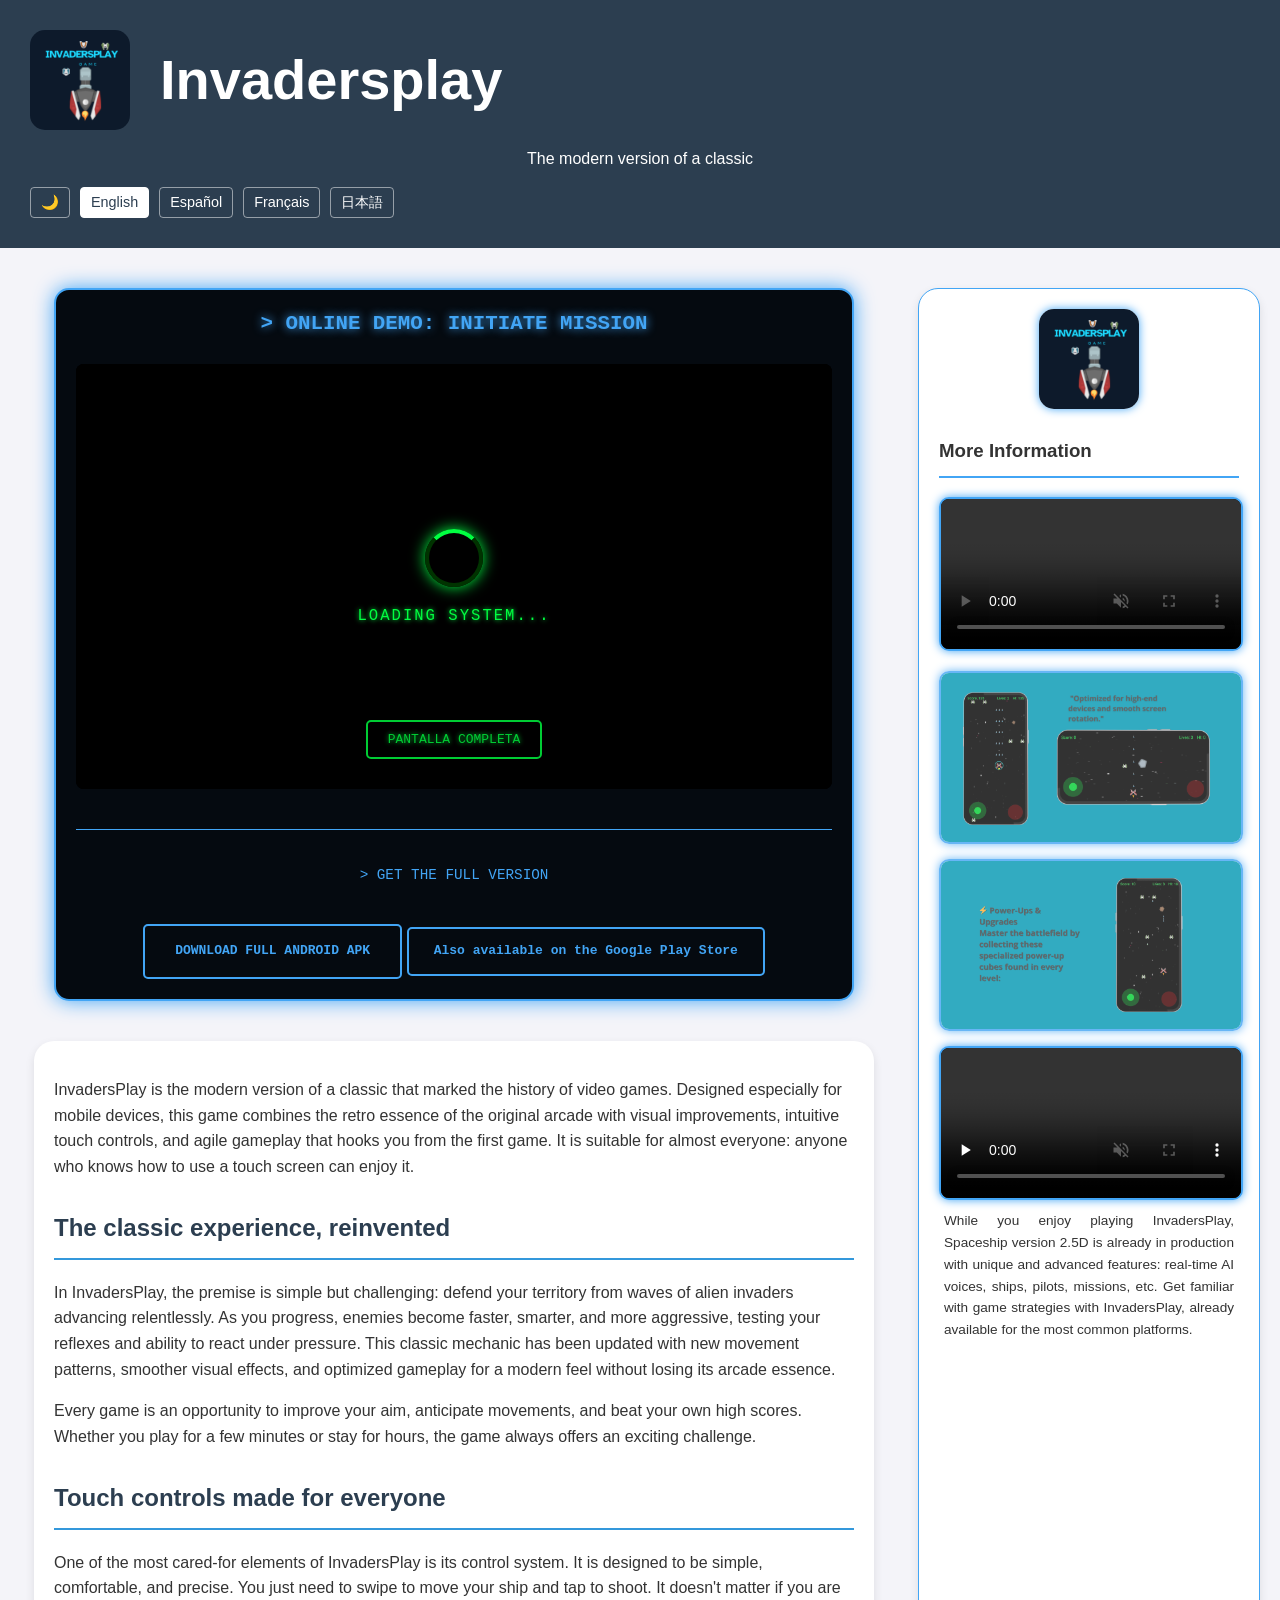
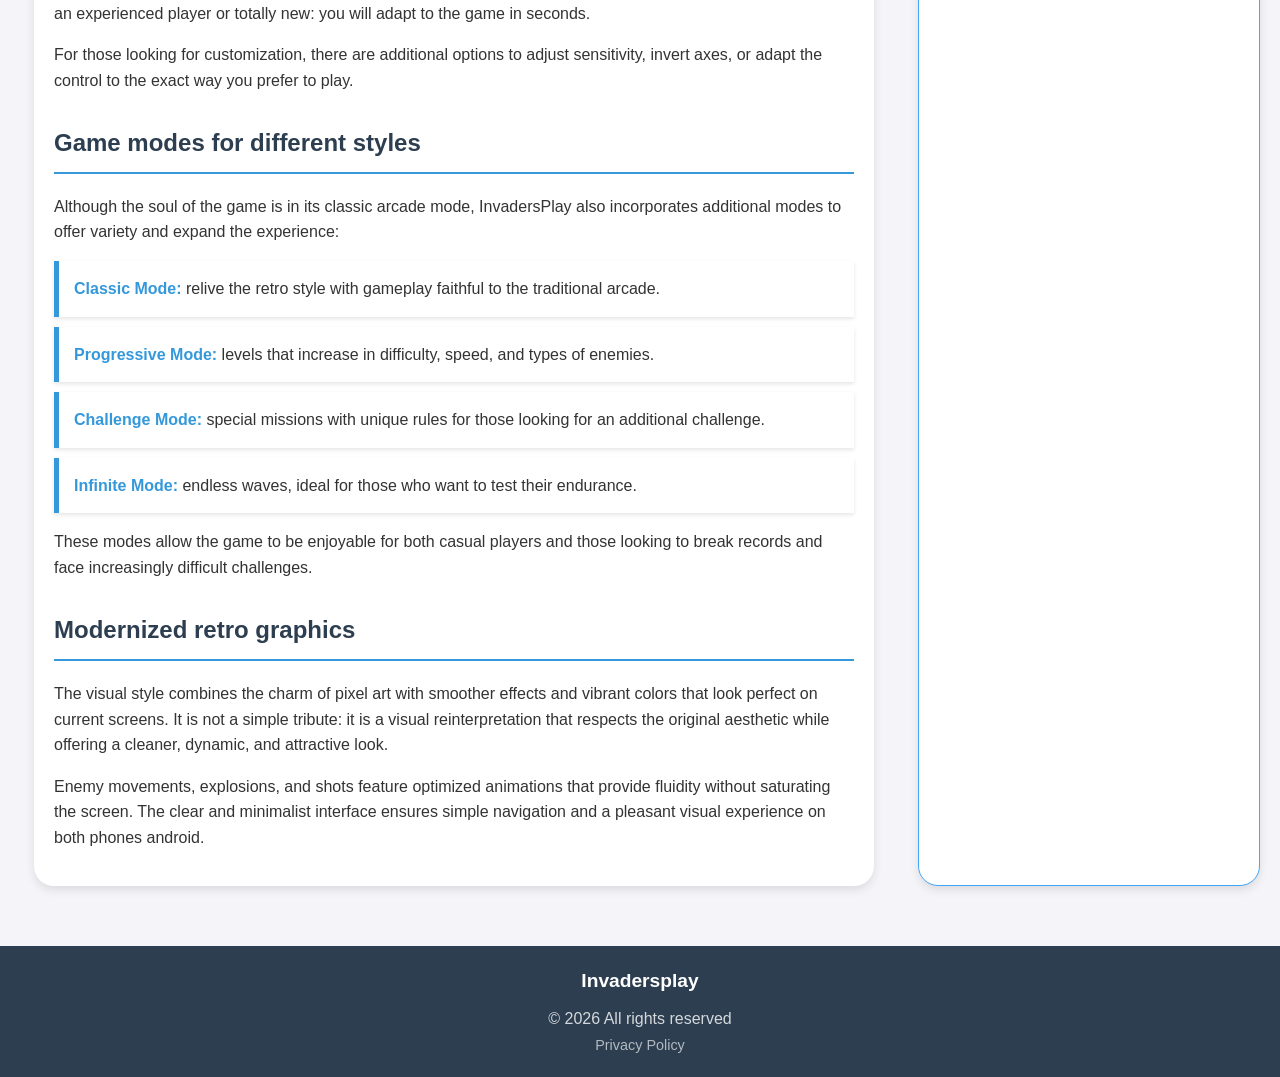
==== index.html @ 1127cf8c "video demo Web" ====
<!DOCTYPE html>
<html lang="es">
<head>
    <meta charset="UTF-8">
    <meta name="viewport" content="width=device-width, initial-scale=1.0">
    <meta http-equiv="Content-Security-Policy" content="default-src 'self'; script-src 'self' 'unsafe-inline' 'unsafe-eval'; style-src 'self' 'unsafe-inline'; img-src 'self' data:; media-src 'self'; frame-src 'self'; connect-src 'self';">
    <title>Invadersplay - El clásico reinventado</title>

    <!-- PEGA AQUÍ TU CÓDIGO DE GOOGLE ADSENSE -->

    <link rel="stylesheet" href="style.css?v=2.0">
</head>
<body>
    <header>
        <div class="header-title">
            <img src="./img/icono app.png" alt="Logo" class="logo">
            <h1>Invadersplay</h1>
        </div>
        <p data-i18n="subtitle">La versión moderna de un clásico</p>
        <div class="lang-buttons">
            <button class="lang-btn" id="theme-toggle" title="Cambiar tema">🌙</button>
            <button class="lang-btn" onclick="setLanguage('en')">English</button>
            <button class="lang-btn" onclick="setLanguage('es')">Español</button>
            <button class="lang-btn" onclick="setLanguage('fr')">Français</button>
            <button class="lang-btn" onclick="setLanguage('ja')">日本語</button>
        </div>
    </header>

    <div class="container">
        <!-- Columna Izquierda: Demo + Contenido Principal -->
        <div class="content-column">
            <!-- Contenedor del Juego -->
            <div class="demo-wrapper">
                <div class="game-container">
                    
                    <h2 class="game-title" data-i18n="demo_title">
                        &gt; ONLINE DEMO: INITIATE MISSION
                    </h2>

                    <!-- El iframe ahora está dentro de un contenedor responsivo -->
                    <div class="iframe-wrapper">
                        <iframe src="./game_demo/index.html" allowfullscreen="true" scrolling="no" title="InvadersPlay Game">
                        </iframe>
                    </div>

                    <!-- Separador y sección de descargas con más espacio para cumplir políticas de Ads -->
                    <div class="game-downloads-section">
                        <p class="game-downloads-title" data-i18n="get_full_version">
                            &gt; OBTÉN LA VERSIÓN COMPLETA
                        </p>
                        
                        <!-- Botón para descargar la versión completa de Android -->
                        <a href="https://joetro.itch.io/invaderspace" class="download-apk-btn" data-i18n="download_apk">
                            DOWNLOAD FULL ANDROID APK
                        </a>

                        <!-- Botón de Google Play -->
                        <a href="https://play.google.com/store/apps/details?id=com.jossinvaplay" class="google-play-btn" data-i18n="google_play_promo" target="_blank">
                        </a>
                    </div>
                </div>
            </div>

            <main>
                <section>
                    <p data-i18n="intro">InvadersPlay es la versión moderna de un clásico que marcó la historia de los videojuegos. Diseñado especialmente para dispositivos móviles, este juego combina la esencia retro del arcade original con mejoras visuales, controles táctiles intuitivos y una jugabilidad ágil que atrapa desde la primera partida. Es apto para casi todo público: cualquiera que sepa usar una pantalla táctil puede disfrutarlo.</p>
                </section>

                <section>
                    <h2 data-i18n="exp_title">La experiencia del clásico, reinventada</h2>
                    <p data-i18n="exp_p1">En InvadersPlay, la premisa es sencilla pero desafiante: defender tu territorio de oleadas de invasores alienígenas que avanzan sin descanso. A medida que progresas, los enemigos se vuelven más rápidos, inteligentes y agresivos, poniendo a prueba tus reflejos y tu capacidad para reaccionar bajo presión. Esta mecánica clásica se ha actualizado con nuevos patrones de movimiento, efectos visuales más fluidos y una jugabilidad optimizada para una sensación moderna sin perder su esencia arcade.</p>
                    <p data-i18n="exp_p2">Cada partida es una oportunidad de mejorar tu puntería, anticipar movimientos y superar tus propias puntuaciones. Ya sea que juegues unos minutos o te quedes horas, el juego siempre ofrece un desafío emocionante.</p>
                </section>

                <section>
                    <h2 data-i18n="controls_title">Controles táctiles hechos para todos</h2>
                    <p data-i18n="controls_p1">Uno de los elementos más cuidados de InvadersPlay es su sistema de control. Está diseñado para ser simple, cómodo y preciso. Solo necesitas deslizar para mover tu nave y tocar para disparar. No importa si eres un jugador experimentado o totalmente nuevo: te adaptarás al juego en segundos.</p>
                    <p data-i18n="controls_p2">Para quienes buscan personalización, hay opciones adicionales para ajustar sensibilidad, invertir ejes o adaptar el control a la manera exacta en la que prefieras jugar.</p>
                </section>

                <section>
                    <h2 data-i18n="modes_title">Modos de juego para diferentes estilos</h2>
                    <p data-i18n="modes_intro">Aunque el alma del juego está en su modo arcade clásico, InvadersPlay también incorpora modos adicionales para ofrecer variedad y ampliar la experiencia:</p>
                    <ul>
                        <li data-i18n="mode_classic"><strong>Modo Clásico:</strong> revive el estilo retro con una jugabilidad fiel al arcade tradicional.</li>
                        <li data-i18n="mode_progressive"><strong>Modo Progresivo:</strong> niveles que aumentan en dificultad, velocidad y tipos de enemigos.</li>
                        <li data-i18n="mode_challenge"><strong>Modo Desafío:</strong> misiones especiales con reglas únicas para quienes buscan un reto adicional.</li>
                        <li data-i18n="mode_infinite"><strong>Modo Infinito:</strong> oleadas interminables, ideal para quienes quieren poner a prueba su resistencia.</li>
                    </ul>
                    <p data-i18n="modes_outro">Estos modos permiten que el juego sea disfrutable tanto por jugadores casuales como por quienes buscan superar marcas y afrontar retos cada vez más difíciles.</p>
                </section>

                <section>
                    <h2 data-i18n="graphics_title">Gráficos retro modernizados</h2>
                    <p data-i18n="graphics_p1">El estilo visual combina el encanto del pixel art con efectos más suaves y colores vibrantes que lucen perfecto en pantallas actuales. No es un simple homenaje: es una reinterpretación visual que respeta la estética original mientras ofrece un aspecto más limpio, dinámico y atractivo.</p>
                    <p data-i18n="graphics_p2">Los movimientos de los enemigos, las explosiones y los disparos cuentan con animaciones optimizadas que aportan fluidez sin saturar la pantalla. La interfaz, clara y minimalista, asegura una navegación sencilla y una experiencia visual agradable tanto en teléfonos Andoid.</p>
                </section>
            </main>
        </div>

        <!-- Columna Derecha: Sidebar (Aside) -->
        <aside class="sidebar">
            <!-- Aquí puedes poner anuncios verticales o enlaces extra -->
            <div style="text-align: center; margin-bottom: 20px;">
                <img src="./img/icono app.png" alt="Mini Logo" style="width: 100px; height: auto; border-radius: 15px; box-shadow: 0 0 10px var(--game-accent-color);">
            </div>

            <h3 style="margin-top:0; border-bottom: 2px solid var(--game-accent-color); padding-bottom:10px;" data-i18n="more_info">Más Información</h3>
            
            <!-- Video de Gameplay -->
            <video class="side-video" autoplay muted loop controls preload="metadata" title="InvadersPlay Gameplay">
                <source src="./videos/Invadersplay4.mp4" type="video/mp4">
                Tu navegador no soporta el elemento de video.
            </video>

            <!-- Capturas movidas aquí -->
            <img src="./img/Agregar un título.jpg" alt="Gameplay Screenshot 1" class="side-screenshot">
            <img src="./img/⚡ Power-Ups & Upgrades Master the battlefield by collecting these specialized power-up cubes found in every level.jpg" alt="Gameplay Screenshot 2" class="side-screenshot">

            <!-- Nuevo Video Promocional del Próximo Juego -->
            <video class="side-video" muted loop controls preload="none" title="Spaceship 2.5D Preview">
                <source src="./videos/Spaceship_version_2.5D.mp4" type="video/mp4">
                Tu navegador no soporta el elemento de video.
            </video>
            <p data-i18n="next_game_desc" style="font-size: 0.85em; text-align: justify; margin-top: -10px; padding: 0 5px;"></p>
        </aside>
    </div>

    <footer>
        <h3>Invadersplay</h3>
        <p>&copy; <span id="year"></span> <span data-i18n="footer_rights">Todos los derechos reservados</span></p>
        <p><a href="invadersplay-privacy.html" data-i18n="privacy_policy">Política de Privacidad</a></p>
    </footer>

    <script src="script.js?v=2.0"></script>
</body>
</html>
---- style.css ----
:root {
    --bg-color: #f4f4f9;
    --text-color: #333;
    --header-bg: #2c3e50;
    --card-bg: white;
    --accent-color: #3498db;
    --heading-color: #2c3e50;
    --main-bg: white;
    /* Variables Tema Juego (Modo Claro - Azul estilo Google Play) */
    --game-accent-color: #42A5F5;
    --game-container-bg: #050a10; /* Negro con tinte azul muy oscuro */
}
body.dark-mode {
    --bg-color: #121212;
    --text-color: #e0e0e0;
    --header-bg: #1a252f;
    --card-bg: #1e1e1e;
    --accent-color: #5dade2;
    --heading-color: #5dade2;
    --main-bg: linear-gradient(to bottom, #2c3e50, #000000);
    /* Variables Tema Juego (Modo Oscuro - Verde Neón clásico) */
    --game-accent-color: #00FF41;
    --game-container-bg: #020d02; /* Negro con tinte verde muy oscuro */
}
body {
    font-family: 'Segoe UI', Tahoma, Geneva, Verdana, sans-serif;
    line-height: 1.6;
    color: var(--text-color);
    margin: 0;
    background-color: var(--bg-color);
    transition: background-color 0.3s, color 0.3s;
}
.container {
    max-width: 800px;
    margin: 0 auto;
    padding: 20px;
}
header {
    text-align: center;
    margin-bottom: 20px;
    background-color: var(--header-bg);
    color: white;
    padding: 30px;
}
h1 {
    margin: 0;
    font-size: clamp(2rem, 5vw, 3.5em);
}
h2 {
    color: var(--heading-color);
    border-bottom: 2px solid var(--accent-color);
    padding-bottom: 10px;
    margin-top: 30px;
}
p {
    margin-bottom: 15px;
}
ul {
    list-style-type: none;
    padding: 0;
}
li {
    background: var(--card-bg);
    margin: 10px 0;
    padding: 15px;
    border-left: 5px solid var(--accent-color);
    box-shadow: 0 2px 4px rgba(0,0,0,0.1);
}
strong {
    color: var(--accent-color);
}
.banner {
    margin-bottom: 40px;
    border-radius: 8px;
    overflow: hidden;
    box-shadow: 0 4px 6px rgba(0,0,0,0.1);
}
.banner img {
    width: 100%;
    height: auto;
    display: block;
}
main {
    background: var(--main-bg);
    border-radius: 20px;
    padding: 20px;
    box-shadow: 0 4px 10px rgba(0,0,0,0.1);
}
.header-title {
    display: flex;
    align-items: center;
    justify-content: flex-start;
}
.logo {
    width: clamp(60px, 15vw, 100px);
    height: auto;
    margin-right: clamp(15px, 3vw, 30px);
    border-radius: 15px;
}
.lang-buttons {
    margin-top: 15px;
    display: flex;
    justify-content: flex-start;
    flex-wrap: wrap;
    gap: 10px;
}
.lang-btn {
    background: transparent;
    border: 1px solid rgba(255, 255, 255, 0.5);
    color: white;
    padding: 5px 10px;
    cursor: pointer;
    border-radius: 4px;
    font-size: 0.9em;
    transition: all 0.3s ease;
}
.lang-btn:hover, .lang-btn.active {
    background: white;
    color: #2c3e50;
    border-color: white;
}
@media (max-width: 600px) {
    header {
        padding: 20px 15px;
    }
    .container {
        padding: 15px;
    }
}
footer {
    background-color: var(--header-bg);
    color: white;
    text-align: center;
    padding: 20px;
    margin-top: 40px;
}
footer h3 {
    margin: 0 0 10px 0;
    font-size: 1.2em;
}
footer p {
    margin: 0;
    opacity: 0.8;
}
footer a {
    color: white;
    opacity: 0.8;
    text-decoration: none;
    font-size: 0.9em;
}
footer a:hover {
    opacity: 1;
    text-decoration: underline;
}
/* Estilos para la sección del juego (Demo) */
.game-container {
    text-align: center;
    background-color: var(--game-container-bg);
    padding: 20px;
    border: 2px solid var(--game-accent-color);
    border-radius: 15px;
    box-shadow: 0 0 20px var(--game-accent-color);
    margin-bottom: 40px;
    transition: background-color 0.3s, border-color 0.3s, box-shadow 0.3s;
}
.game-title {
    color: var(--game-accent-color);
    font-family: monospace;
    text-shadow: 0 0 10px var(--game-accent-color);
    border: none;
    margin-top: 0;
    font-size: clamp(0.75rem, 3.5vw, 1.3rem); /* Tamaño más flexible para evitar distorsión en móviles */
    line-height: 1.3;
    word-wrap: break-word;
}
.download-apk-btn {
    display: inline-block;
    padding: 15px 30px;
    background-color: transparent;
    color: var(--game-accent-color);
    border: 2px solid var(--game-accent-color);
    text-decoration: none;
    font-family: monospace;
    font-weight: bold;
    border-radius: 5px;
    transition: 0.3s;
}
.download-apk-btn:hover {
    background-color: var(--game-accent-color);
    color: #000;
}

/* Contenedor para hacer el iframe responsivo manteniendo la proporción */
.iframe-wrapper {
    position: relative;
    overflow: hidden;
    width: 100%;
    /* Proporción 16:9 (9 / 16 = 0.5625). Cambia 56.25% a 75% para 4:3 */
    padding-top: 56.25%; 
    background-color: #000;
    border-radius: 8px; /* Opcional: para redondear las esquinas */
}
.iframe-wrapper iframe {
    position: absolute;
    top: 0;
    left: 0;
    width: 100%;
    height: 100%;
    border: none;
    display: block;
}
.google-play-btn {
    display: inline-block;
    padding: 12px 25px;
    margin-top: 15px;
    background-color: transparent;
    color: var(--game-accent-color);
    border: 2px solid var(--game-accent-color);
    text-decoration: none;
    font-family: monospace;
    font-weight: bold;
    border-radius: 5px;
    transition: 0.3s;
}
.google-play-btn:hover {
    background-color: var(--game-accent-color);
    color: #000;
    box-shadow: 0 0 15px var(--game-accent-color);
}

/* Nuevas clases para reemplazar estilos inline */
.game-downloads-section {
    margin-top: 40px; 
    padding-top: 20px; 
    border-top: 1px solid var(--game-accent-color);
}
.game-downloads-title {
    color: var(--game-accent-color); 
    font-family: monospace; 
    font-size: 1.1em; 
    margin-bottom: 25px;
}

/* === Estilos para las Capturas Laterales === */
.demo-wrapper {
    /* Ya no necesita ser flex porque las imágenes se movieron al sidebar */
    width: 100%;
    display: block;
}

.side-screenshot {
    /* Ajustes para que se vean bien dentro del sidebar */
    display: block;
    width: 100%; /* Llenan el ancho del sidebar */
    height: auto;
    border-radius: 10px;
    border: 2px solid var(--game-accent-color);
    box-shadow: 0 0 10px var(--game-accent-color);
    opacity: 0.8;
    transition: opacity 0.3s;
    margin-bottom: 15px; /* Espacio entre imágenes */
}

.side-screenshot:hover {
    opacity: 1;
}

.side-video {
    display: block;
    width: 100%;
    max-height: 200px;    /* Altura reducida para que actúe como vista previa y no sature el espacio */
    object-fit: contain;  /* Asegura que el video se vea completo, sin recortes */
    background-color: #000; /* Fondo negro para rellenar si el video no es 16:9 */
    border-radius: 10px;
    border: 2px solid var(--game-accent-color);
    box-shadow: 0 0 10px var(--game-accent-color);
    margin-bottom: 20px;
}

/* Estilos base para el sidebar (oculto en móvil por defecto o debajo) */
.sidebar {
    display: none; /* Ocultar en móviles para simplificar */
    flex-direction: column;
    gap: 15px; /* Espacio entre elementos del sidebar */
    background: var(--main-bg);
    border-radius: 20px;
    padding: 20px;
    box-shadow: 0 4px 10px rgba(0,0,0,0.1);
    border: 1px solid var(--game-accent-color);
}

/* En pantallas grandes (PC), mostramos las imágenes y ensanchamos el contenedor */
@media (min-width: 1100px) {
    .container {
        max-width: 1600px; /* Aumentamos ancho para incluir sidebar */
        display: flex; /* Activar columnas */
        align-items: stretch; /* Estirar items para que sidebar tenga misma altura visual */
        gap: 30px; /* Espacio entre contenido y sidebar */
    }
    
    .content-column {
        flex: 1; /* Toma el espacio disponible */
        display: flex;
        flex-direction: column;
        align-items: center; /* Centra el demo y el main en su columna */
    }

    .sidebar {
        display: block;
        width: 300px; /* Ancho fijo para el aside */
        flex-shrink: 0; /* No se encoge */
    }
    
    /* Igualar el ancho del demo al del texto principal */
    .demo-wrapper {
        max-width: 800px;
        width: 100%;
    }

    /* Mantener el texto central (main) estrecho para lectura cómoda */
    main {
        max-width: 800px;
        width: 100%; /* Asegura que llene el ancho si es menor a 800px */
        /* margin: 0 auto; Ya no es necesario auto margin si align-items center está en content-column */
    }
}
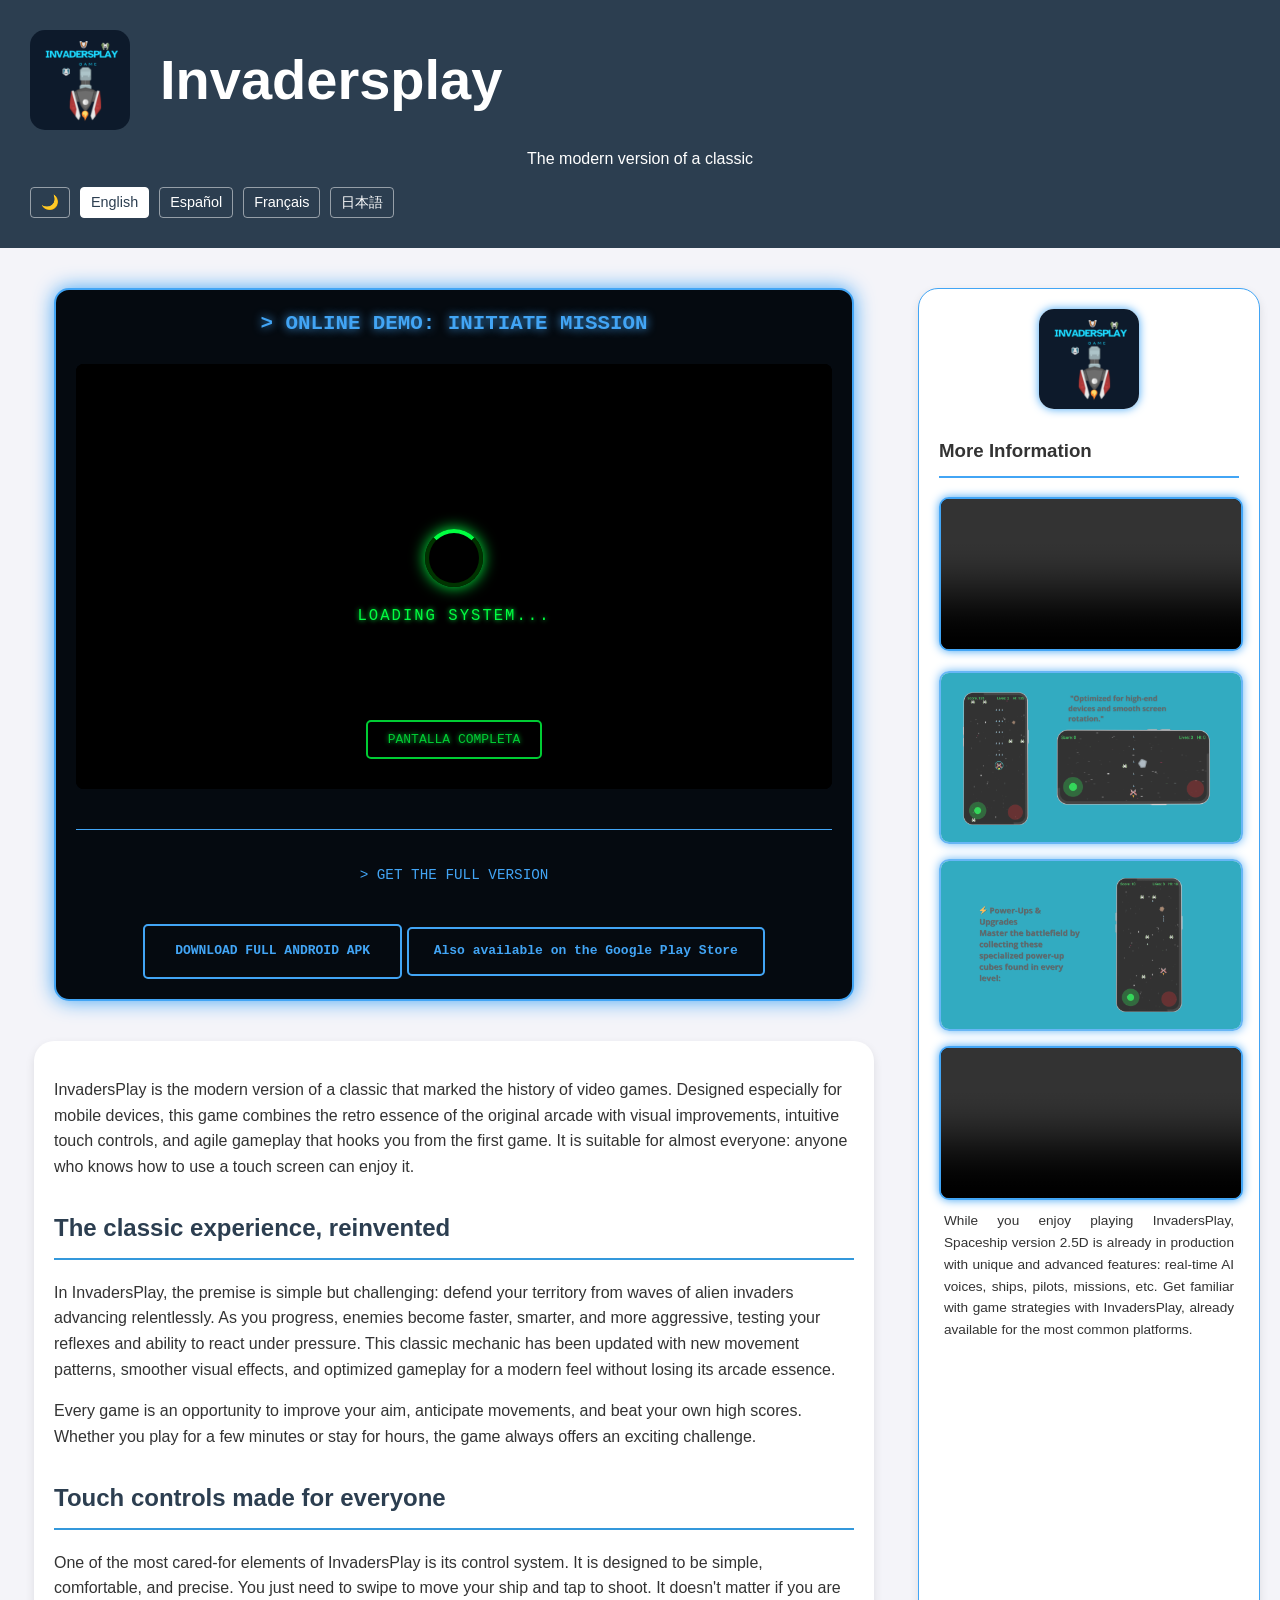
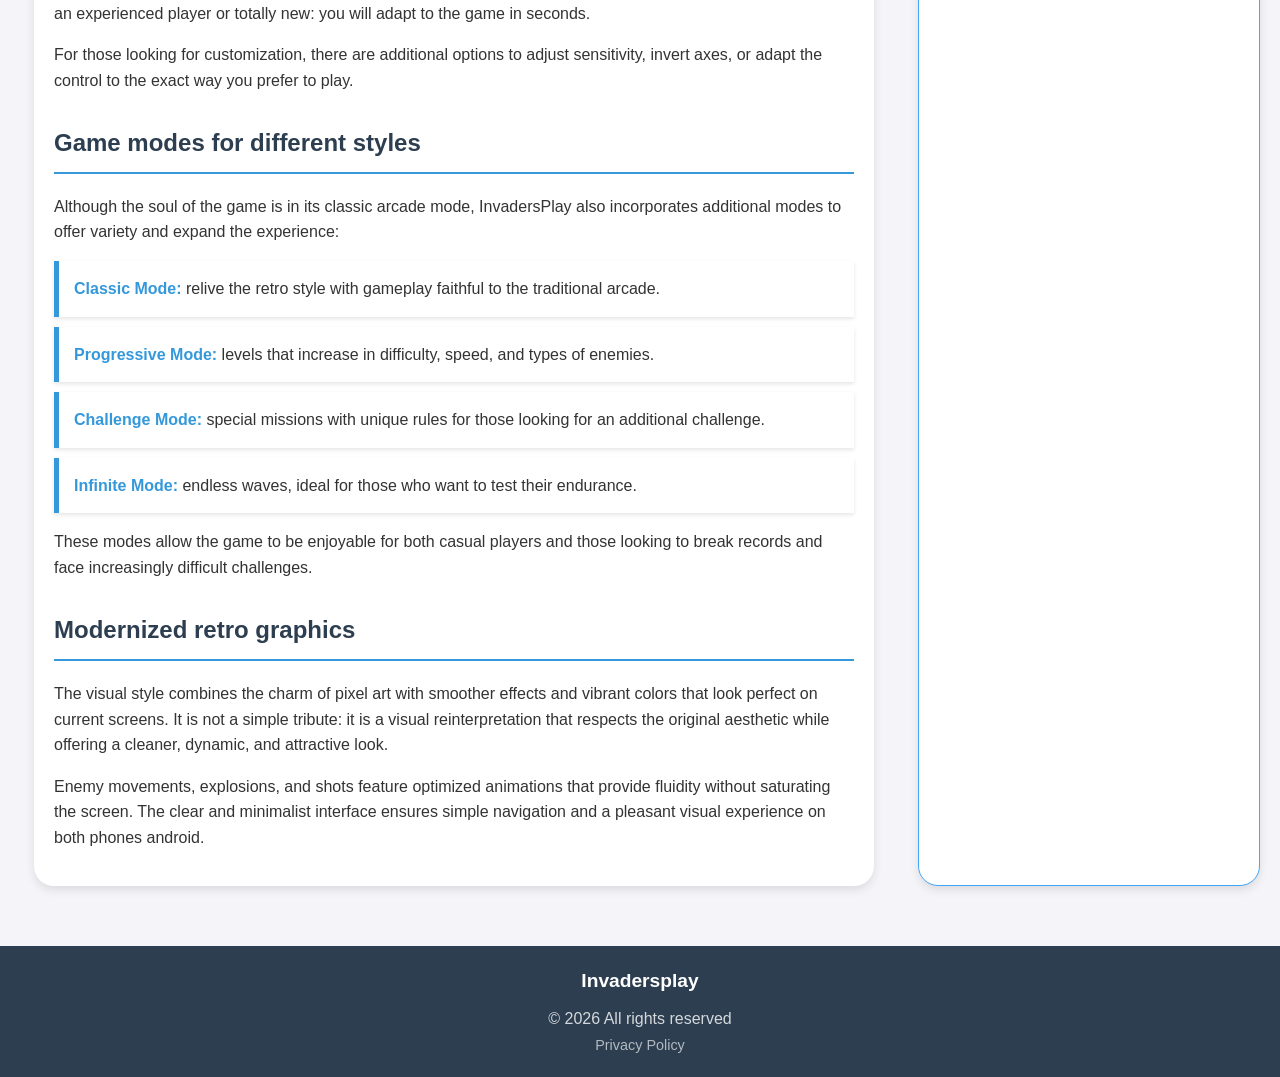
==== commit bcc8e477: "game demo" ====
--- a/index.html
+++ b/index.html
@@ -3,7 +3,7 @@
 <head>
     <meta charset="UTF-8">
     <meta name="viewport" content="width=device-width, initial-scale=1.0">
-    <meta http-equiv="Content-Security-Policy" content="default-src 'self'; script-src 'self' 'unsafe-inline' 'unsafe-eval'; style-src 'self' 'unsafe-inline'; img-src 'self' data:; media-src 'self'; frame-src 'self'; connect-src 'self';">
+    <meta http-equiv="Content-Security-Policy" content="default-src 'self'; script-src 'self' 'unsafe-inline' 'unsafe-eval' 'wasm-unsafe-eval' blob:; style-src 'self' 'unsafe-inline'; img-src 'self' data:; media-src 'self' blob:; frame-src 'self'; connect-src 'self' blob:; worker-src 'self' blob:;">
     <title>Invadersplay - El clásico reinventado</title>
 
     <!-- PEGA AQUÍ TU CÓDIGO DE GOOGLE ADSENSE -->
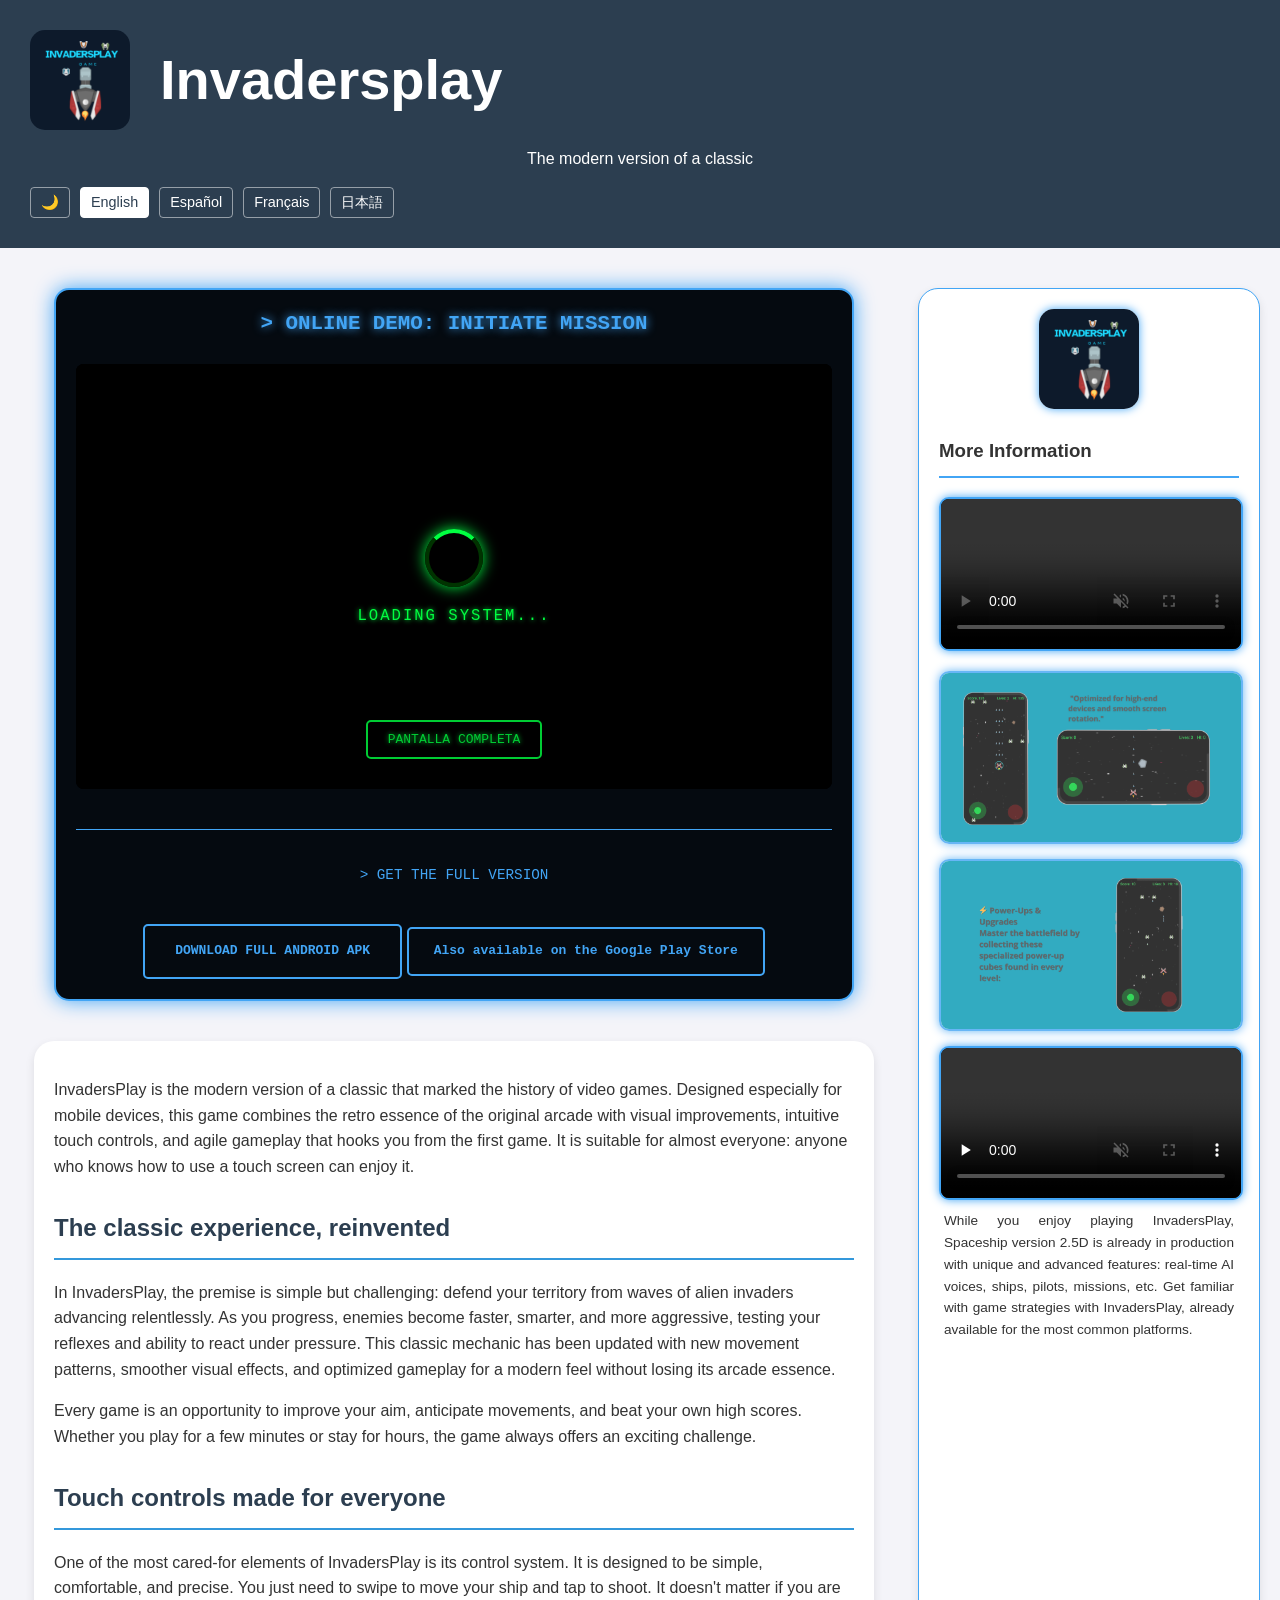
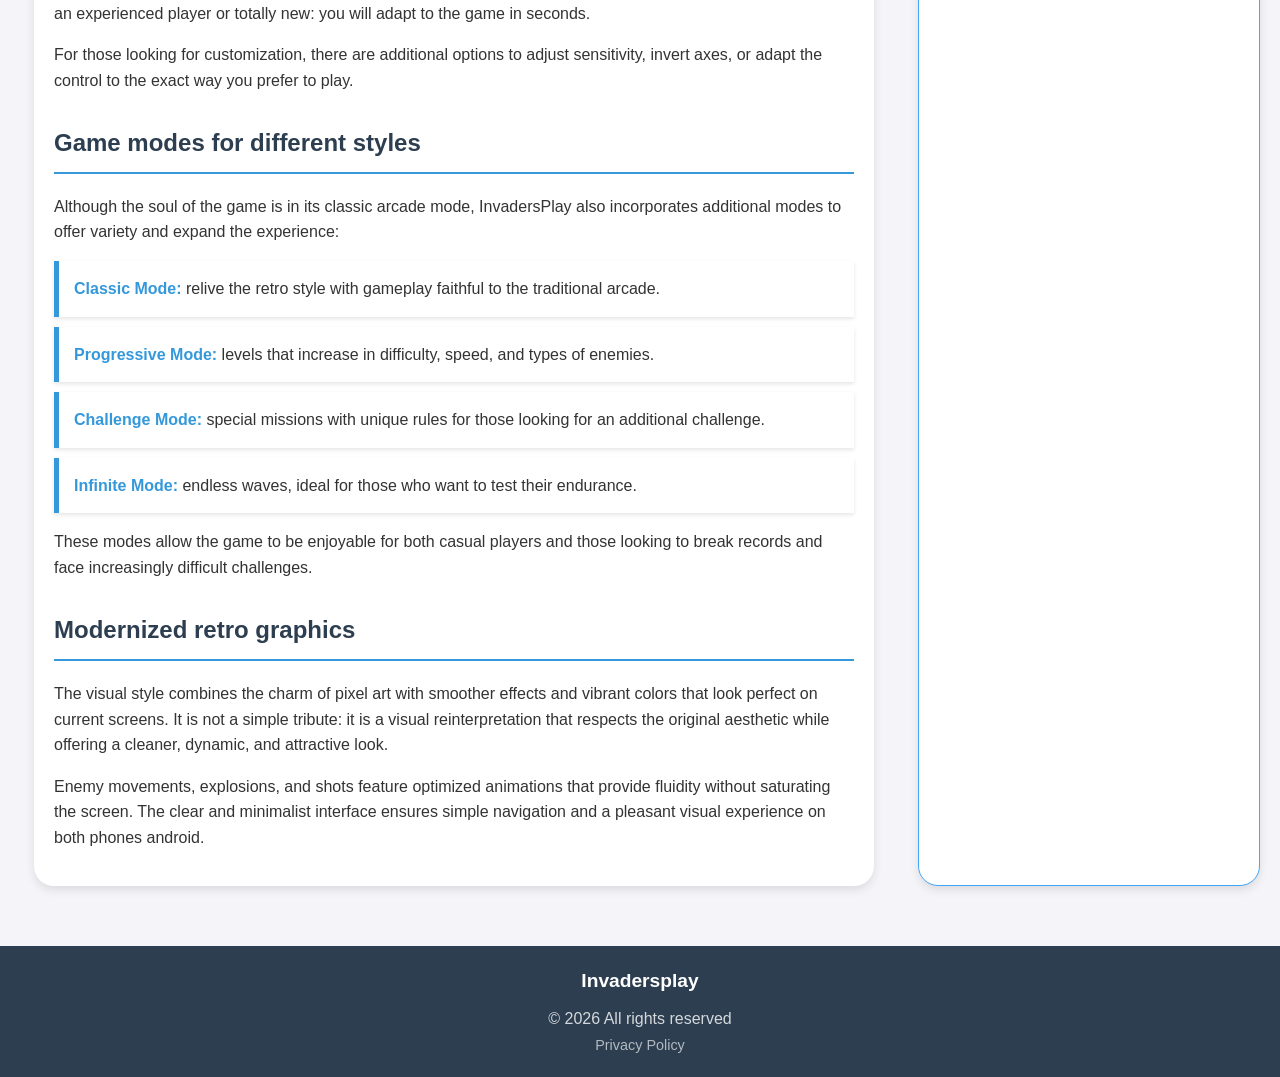
==== commit fd5cc27b: "html demo" ====
--- a/index.html
+++ b/index.html
@@ -3,7 +3,6 @@
 <head>
     <meta charset="UTF-8">
     <meta name="viewport" content="width=device-width, initial-scale=1.0">
-    <meta http-equiv="Content-Security-Policy" content="default-src 'self'; script-src 'self' 'unsafe-inline' 'unsafe-eval' 'wasm-unsafe-eval' blob:; style-src 'self' 'unsafe-inline'; img-src 'self' data:; media-src 'self' blob:; frame-src 'self'; connect-src 'self' blob:; worker-src 'self' blob:;">
     <title>Invadersplay - El clásico reinventado</title>
 
     <!-- PEGA AQUÍ TU CÓDIGO DE GOOGLE ADSENSE -->
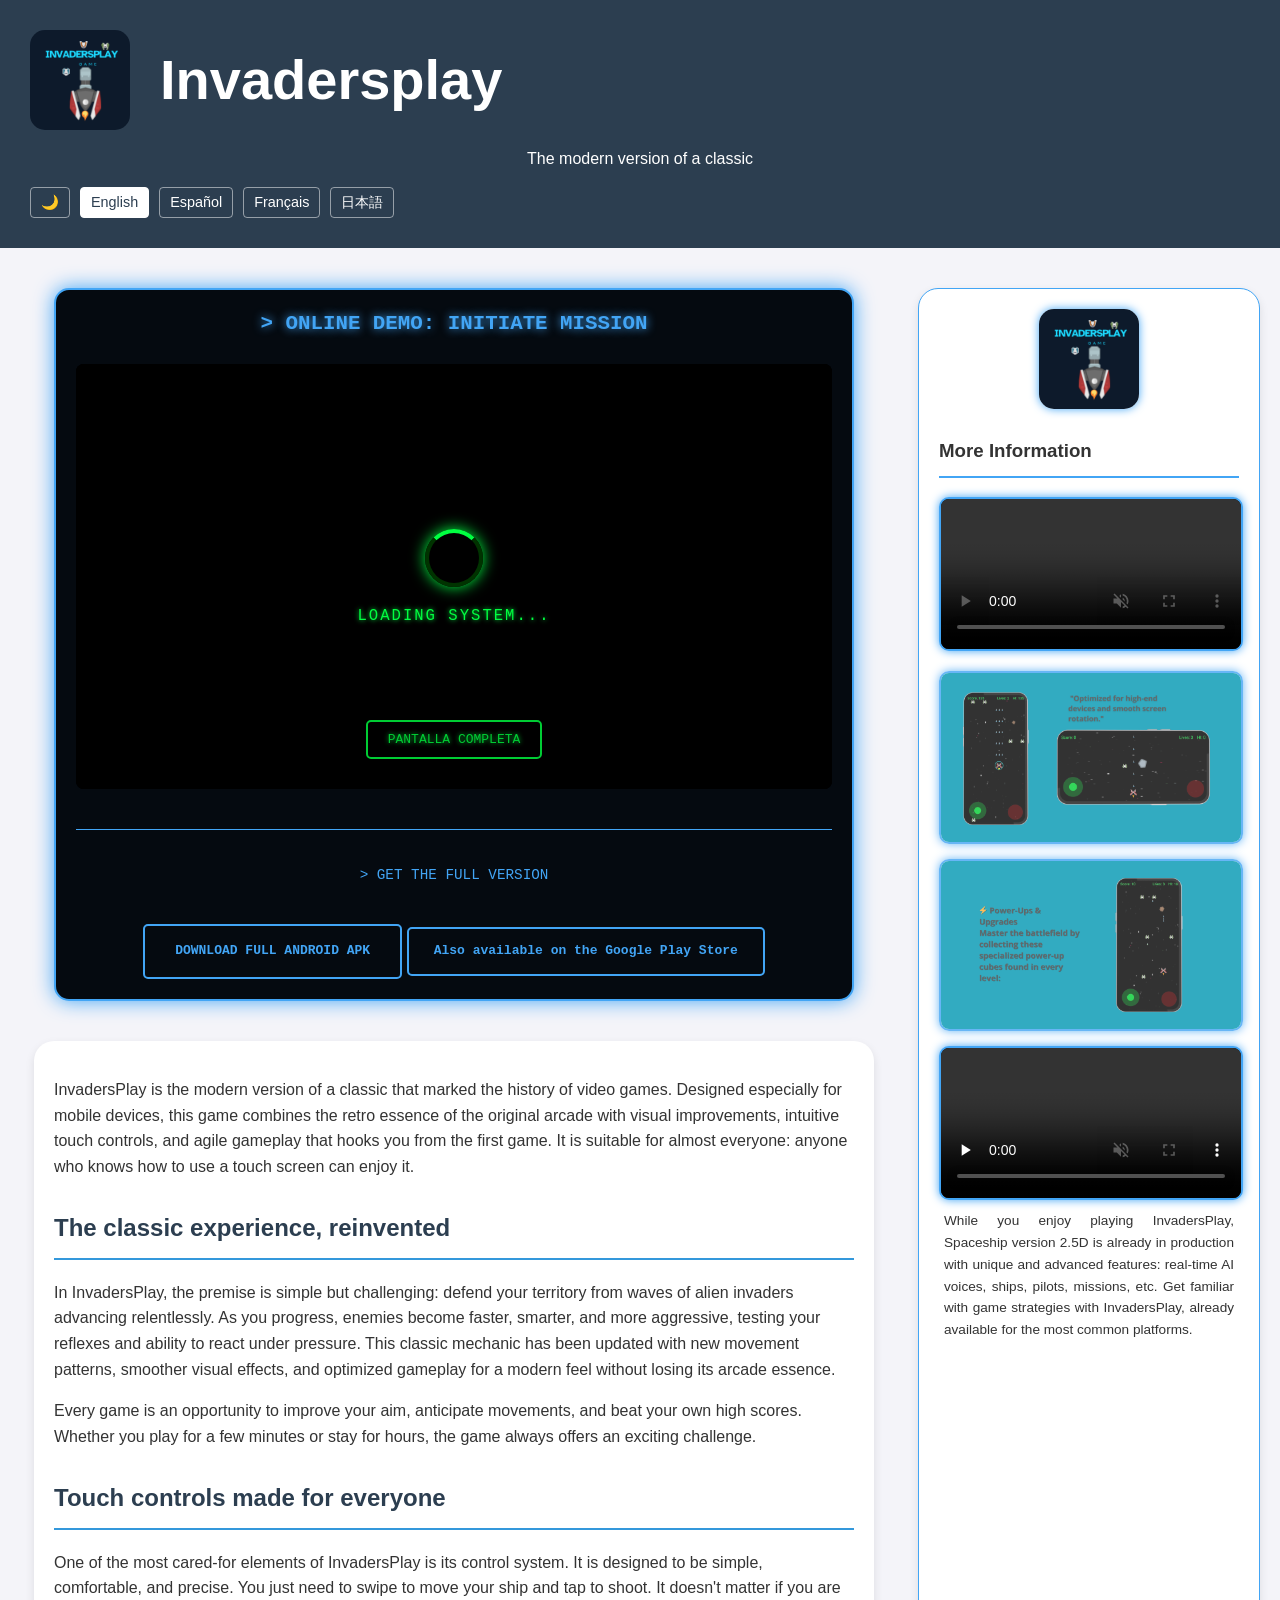
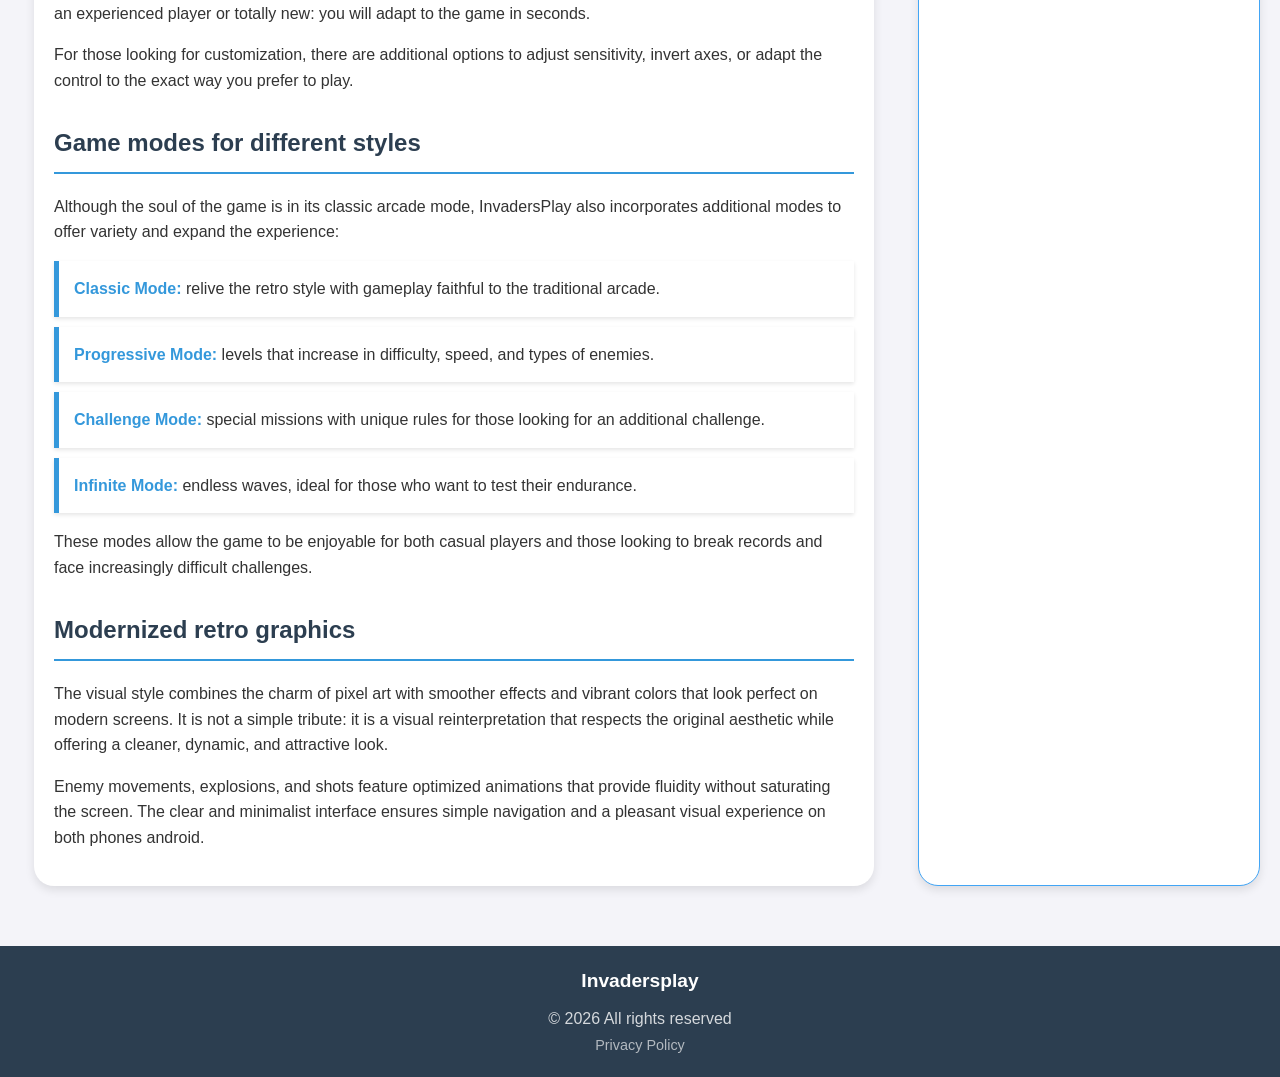
==== commit d4ac1097: "app txt" ====
--- a/index.html
+++ b/index.html
@@ -3,6 +3,7 @@
 <head>
     <meta charset="UTF-8">
     <meta name="viewport" content="width=device-width, initial-scale=1.0">
+    <meta http-equiv="Content-Security-Policy" content="default-src 'self'; script-src 'self' 'unsafe-inline' 'unsafe-eval' 'wasm-unsafe-eval' https://pagead2.googlesyndication.com https://adservice.google.com; style-src 'self' 'unsafe-inline'; img-src 'self' data: blob: https://pagead2.googlesyndication.com; connect-src 'self' data: blob:; media-src 'self' data: blob:; frame-src 'self' https://googleads.g.doubleclick.net https://tpc.googlesyndication.com;">
     <title>Invadersplay - El clásico reinventado</title>
 
     <!-- PEGA AQUÍ TU CÓDIGO DE GOOGLE ADSENSE -->
@@ -118,7 +119,7 @@
 
             <!-- Nuevo Video Promocional del Próximo Juego -->
             <video class="side-video" muted loop controls preload="none" title="Spaceship 2.5D Preview">
-                <source src="./videos/Spaceship_version_2.5D.mp4" type="video/mp4">
+                <source src="./videos/Spaceship mp4 version 2.5D.mp4" type="video/mp4">
                 Tu navegador no soporta el elemento de video.
             </video>
             <p data-i18n="next_game_desc" style="font-size: 0.85em; text-align: justify; margin-top: -10px; padding: 0 5px;"></p>
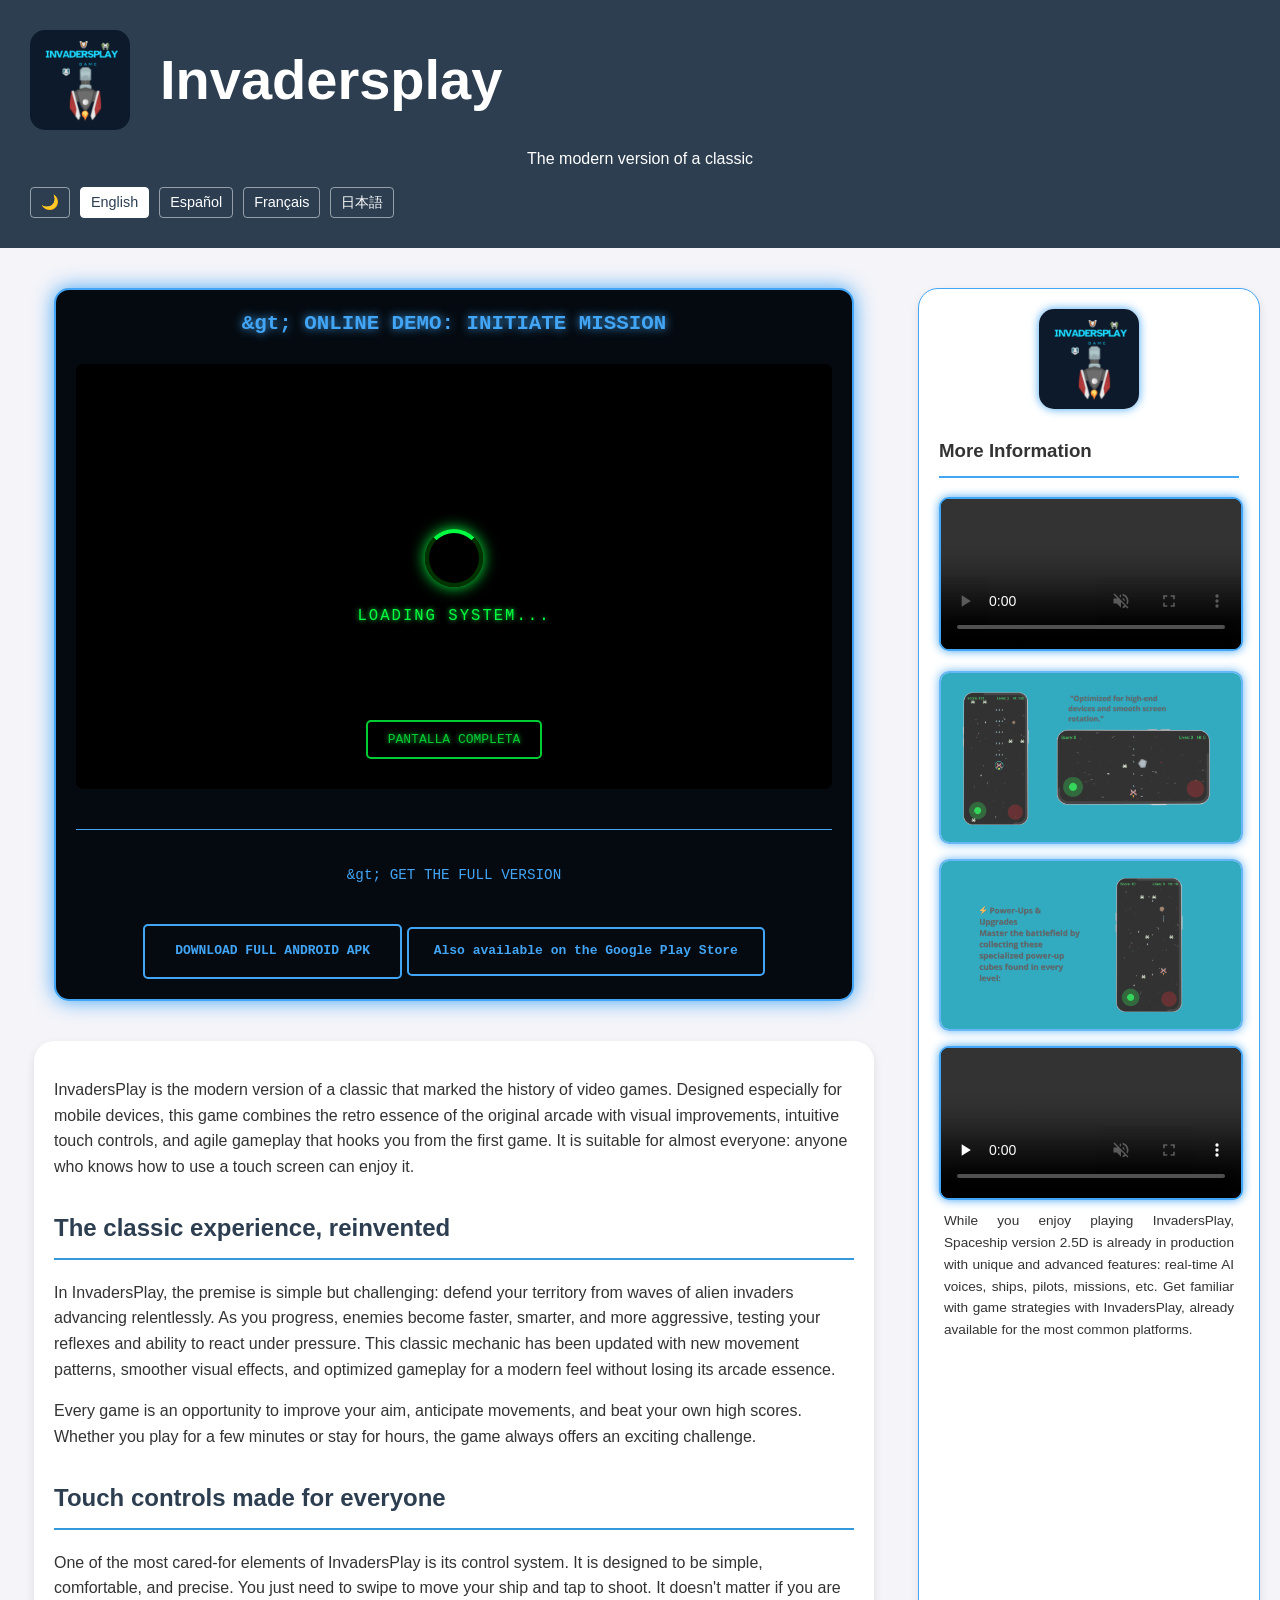
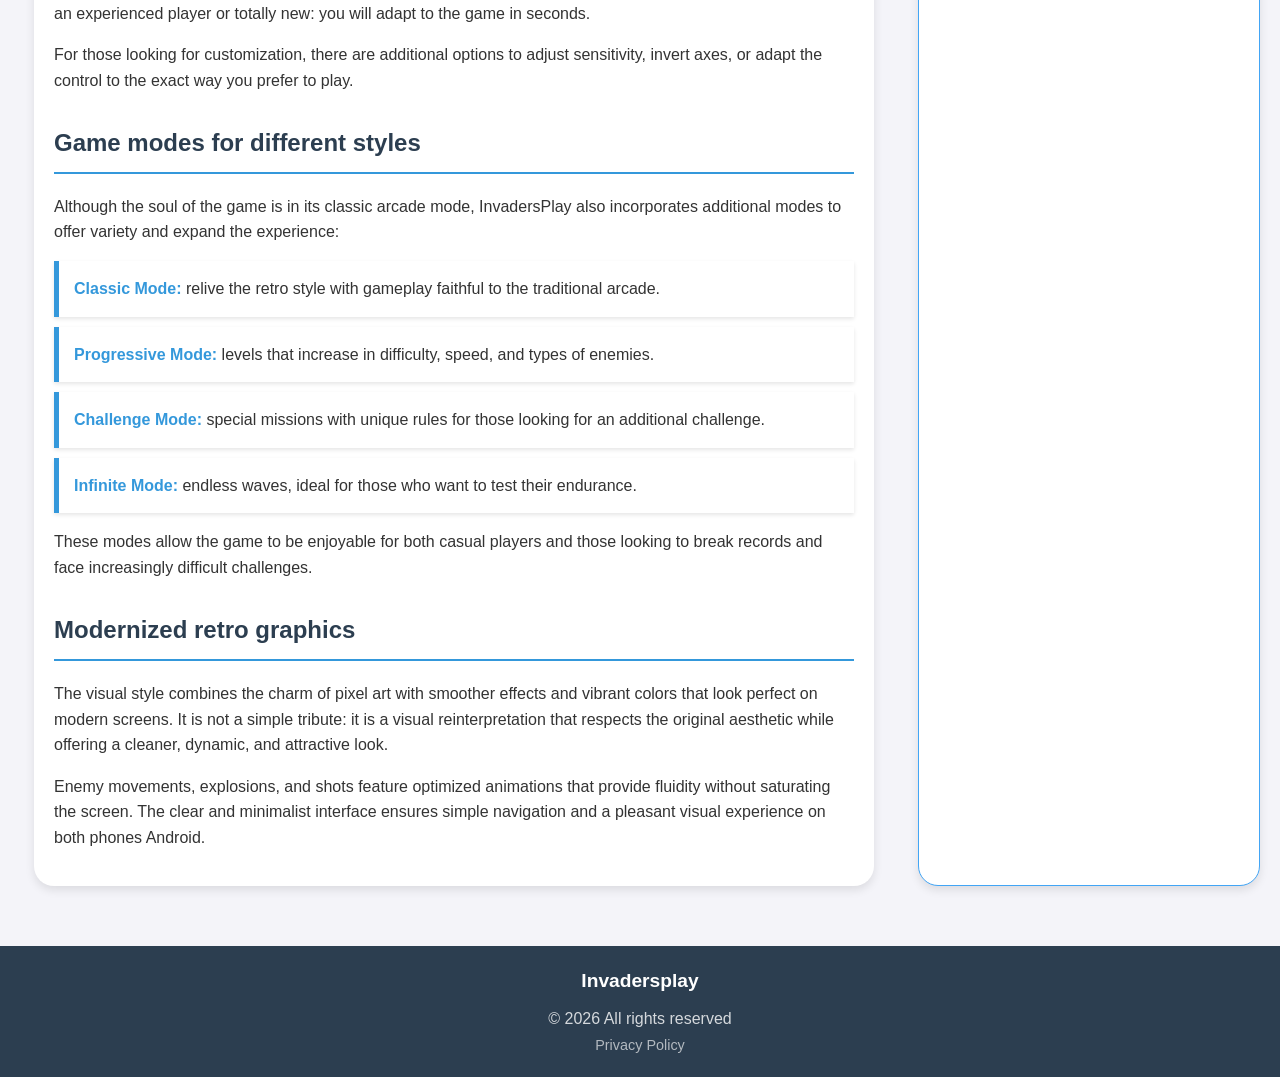
==== commit 35c4d099: "mejoras el seo script optimitizado" ====
--- a/index.html
+++ b/index.html
@@ -4,6 +4,13 @@
     <meta charset="UTF-8">
     <meta name="viewport" content="width=device-width, initial-scale=1.0">
     <meta http-equiv="Content-Security-Policy" content="default-src 'self'; script-src 'self' 'unsafe-inline' 'unsafe-eval' 'wasm-unsafe-eval' https://pagead2.googlesyndication.com https://adservice.google.com; style-src 'self' 'unsafe-inline'; img-src 'self' data: blob: https://pagead2.googlesyndication.com; connect-src 'self' data: blob:; media-src 'self' data: blob:; frame-src 'self' https://googleads.g.doubleclick.net https://tpc.googlesyndication.com;">
+    
+    <meta name="description" content="InvadersPlay: La versión moderna de un clásico arcade para móviles.">
+    <meta name="keywords" content="Invaders, Arcade, Retro, Game, Android, Play Online">
+    <meta property="og:title" content="InvadersPlay - El clásico reinventado">
+    <meta property="og:description" content="Defiende tu territorio de invasores alienígenas en esta experiencia retro modernizada.">
+    <meta property="og:image" content="./img/icono app.png">
+
     <title>Invadersplay - El clásico reinventado</title>
 
     <!-- PEGA AQUÍ TU CÓDIGO DE GOOGLE ADSENSE -->
@@ -19,10 +26,10 @@
         <p data-i18n="subtitle">La versión moderna de un clásico</p>
         <div class="lang-buttons">
             <button class="lang-btn" id="theme-toggle" title="Cambiar tema">🌙</button>
-            <button class="lang-btn" onclick="setLanguage('en')">English</button>
-            <button class="lang-btn" onclick="setLanguage('es')">Español</button>
-            <button class="lang-btn" onclick="setLanguage('fr')">Français</button>
-            <button class="lang-btn" onclick="setLanguage('ja')">日本語</button>
+            <button class="lang-btn" data-lang="en">English</button>
+            <button class="lang-btn" data-lang="es">Español</button>
+            <button class="lang-btn" data-lang="fr">Français</button>
+            <button class="lang-btn" data-lang="ja">日本語</button>
         </div>
     </header>
 
@@ -93,7 +100,7 @@
                 <section>
                     <h2 data-i18n="graphics_title">Gráficos retro modernizados</h2>
                     <p data-i18n="graphics_p1">El estilo visual combina el encanto del pixel art con efectos más suaves y colores vibrantes que lucen perfecto en pantallas actuales. No es un simple homenaje: es una reinterpretación visual que respeta la estética original mientras ofrece un aspecto más limpio, dinámico y atractivo.</p>
-                    <p data-i18n="graphics_p2">Los movimientos de los enemigos, las explosiones y los disparos cuentan con animaciones optimizadas que aportan fluidez sin saturar la pantalla. La interfaz, clara y minimalista, asegura una navegación sencilla y una experiencia visual agradable tanto en teléfonos Andoid.</p>
+                    <p data-i18n="graphics_p2">Los movimientos de los enemigos, las explosiones y los disparos cuentan con animaciones optimizadas que aportan fluidez sin saturar la pantalla. La interfaz, clara y minimalista, asegura una navegación sencilla y una experiencia visual agradable tanto en teléfonos Android.</p>
                 </section>
             </main>
         </div>
